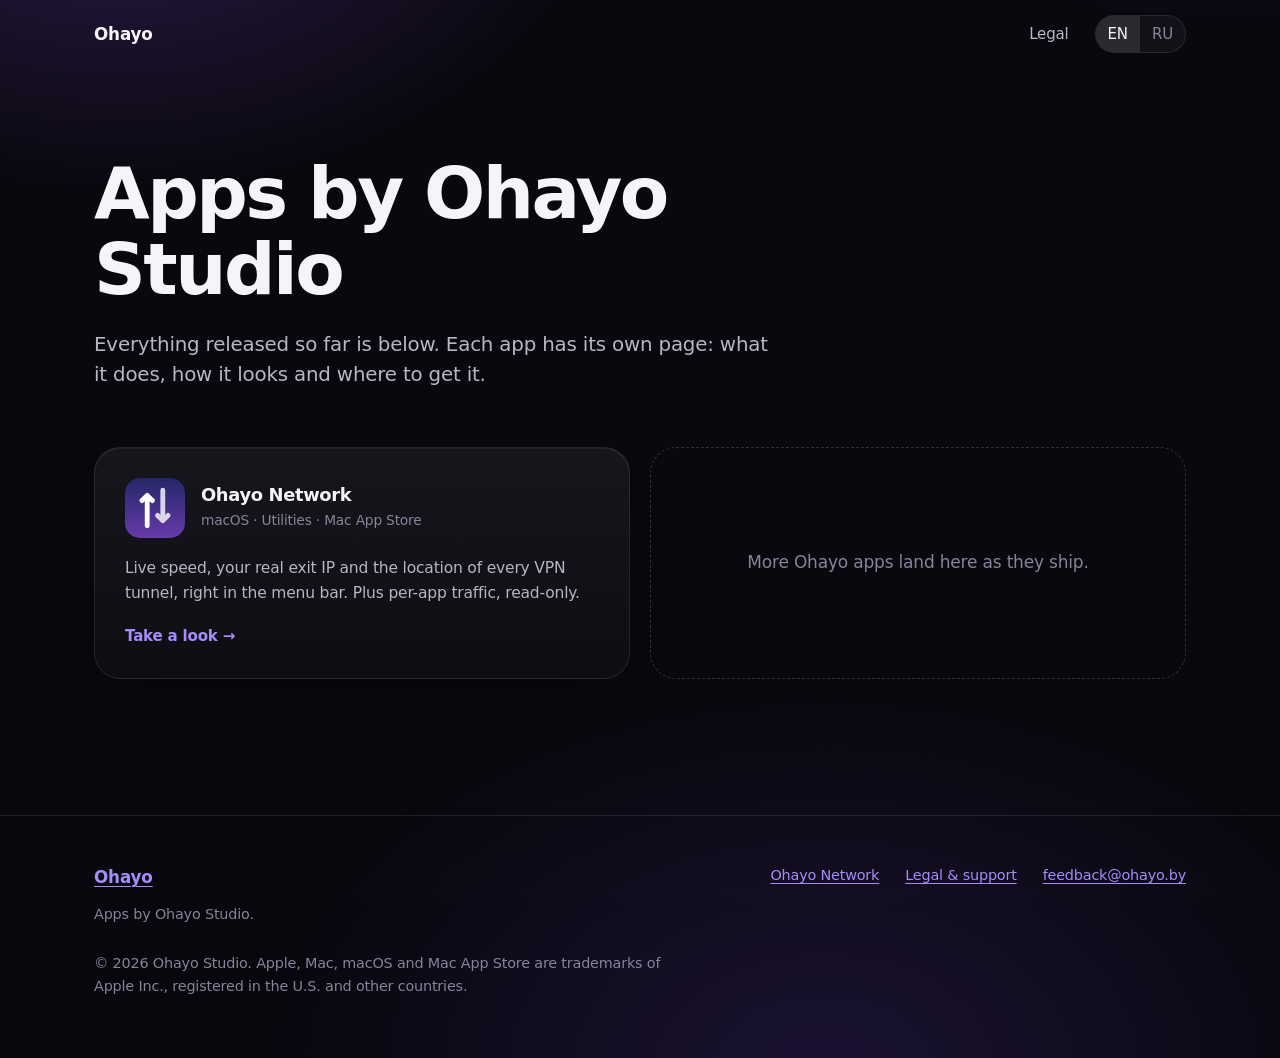
==== index.html @ a34e2f06 "apps.ohayo.by: the Ohayo hub and the Ohayo Network landing page (en + ru)" ====
<!DOCTYPE html>
<html lang="en">
<head>
<meta charset="utf-8">
<meta name="viewport" content="width=device-width, initial-scale=1, viewport-fit=cover">
<title>Ohayo — apps from Ohayo Studio</title>
<meta name="description" content="Apps from Ohayo Studio — what is out, what each one does and where to get it.">
<meta name="theme-color" content="#08070d">
<link rel="canonical" href="https://apps.ohayo.by/">
<link rel="alternate" hreflang="en" href="https://apps.ohayo.by/">
<link rel="alternate" hreflang="ru" href="https://apps.ohayo.by/ru">
<link rel="alternate" hreflang="x-default" href="https://apps.ohayo.by/">
<link rel="icon" href="/assets/mark.svg" type="image/svg+xml">
<link rel="apple-touch-icon" href="/assets/apple-touch-icon.png">
<meta property="og:type" content="website">
<meta property="og:site_name" content="Ohayo">
<meta property="og:locale" content="en_US">
<meta property="og:title" content="Ohayo — apps from Ohayo Studio">
<meta property="og:description" content="Apps from Ohayo Studio — what is out, what each one does and where to get it.">
<meta property="og:url" content="https://apps.ohayo.by/">
<meta property="og:image" content="https://apps.ohayo.by/assets/og.png">
<meta property="og:image:width" content="1200">
<meta property="og:image:height" content="630">
<meta name="twitter:card" content="summary_large_image">
<link rel="stylesheet" href="/assets/site.css">
<script src="/assets/head.js"></script>
</head>
<body>

<a class="skip" href="#main">Skip to content</a>

<header class="site-header">
  <div class="wrap">
    <a class="brand wordmark" href="/">Ohayo</a>
    <nav class="nav-links" aria-label="Main">
      <a class="nav-item" href="https://legal.ohayo.by/">Legal</a>
      <span class="lang">
        <a href="/" data-lang="en" aria-current="true">EN</a>
        <a href="/ru" data-lang="ru" >RU</a>
      </span>
    </nav>
  </div>
</header>

<main id="main">
  <section class="hero" style="padding-bottom:clamp(32px,5vw,56px)">
    <div class="wrap">
      <h1 style="max-width:16ch">Apps by Ohayo Studio</h1>
      <p class="lead">Everything released so far is below. Each app has its own page: what it does, how it looks and where to get it.</p>
    </div>
  </section>

  <section style="padding-top:0">
    <div class="wrap">
      <div class="hub-grid">
        <a class="app-card reveal" href="/ohayo-network">
          <span class="head">
            <img src="/assets/ohayo-network/icon.svg" alt="" width="60" height="60">
            <span>
              <h3>Ohayo Network</h3>
              <span class="meta">macOS · Utilities · Mac App Store</span>
            </span>
          </span>
          <p>Live speed, your real exit IP and the location of every VPN tunnel, right in the menu bar. Plus per-app traffic, read-only.</p>
          <span class="more">Take a look →</span>
        </a>
        <div class="soon reveal"><p style="margin:0">More Ohayo apps land here as they ship.</p></div>
      </div>
    </div>
  </section>
</main>

<footer>
  <div class="wrap">
    <div class="footer-grid">
      <div>
        <a class="brand wordmark" href="/">Ohayo</a>
        <p style="margin:12px 0 0">Apps by Ohayo Studio.</p>
      </div>
      <nav aria-label="Footer">
        <a href="/ohayo-network">Ohayo Network</a>
        <a href="https://legal.ohayo.by/">Legal & support</a>
        <a href="mailto:feedback@ohayo.by">feedback@ohayo.by</a>
      </nav>
    </div>
    <p class="fine">© 2026 Ohayo Studio. Apple, Mac, macOS and Mac App Store are trademarks of Apple Inc., registered in the U.S. and other countries.</p>
  </div>
</footer>

<script src="/assets/site.js" defer></script>
</body>
</html>
---- assets/site.css ----
/* Ohayo apps — shared stylesheet. Dark-only, system fonts, zero third-party requests. */

:root {
  color-scheme: dark;

  --bg: #08070d;
  --surface: rgba(255, 255, 255, .045);
  --surface-2: rgba(255, 255, 255, .07);
  --border: rgba(255, 255, 255, .09);
  --border-strong: rgba(255, 255, 255, .16);

  --fg: #f5f4f8;
  --fg-2: #b7b5c6;
  --fg-3: #86839a;

  --violet: #8b5cf6;
  --violet-2: #a78bfa;
  --indigo: #242769;
  --blue: #0a84ff;
  --orange: #ff9f0a;
  --green: #30d158;

  --r-sm: 12px;
  --r-md: 18px;
  --r-lg: 26px;
  --r-pill: 999px;

  --container: 1140px;
  --ease: cubic-bezier(.22, .61, .36, 1);
  --shadow-card: 0 1px 0 rgba(255, 255, 255, .05) inset, 0 24px 60px -40px rgba(0, 0, 0, .9);
}

*, *::before, *::after { box-sizing: border-box; }

html { -webkit-text-size-adjust: 100%; scroll-behavior: smooth; }
@media (prefers-reduced-motion: reduce) { html { scroll-behavior: auto; } }

body {
  margin: 0;
  background: var(--bg);
  color: var(--fg);
  font-family: -apple-system, BlinkMacSystemFont, "SF Pro Text", "Segoe UI", Roboto, Inter, system-ui, sans-serif;
  font-size: 17px;
  line-height: 1.6;
  letter-spacing: -.011em;
  -webkit-font-smoothing: antialiased;
  overflow-x: hidden;
}

/* Aurora wash + film grain: two fixed layers, no repaint cost while scrolling. */
body::before {
  content: "";
  position: fixed;
  inset: -25% -10%;
  z-index: -2;
  pointer-events: none;
  background:
    radial-gradient(46% 38% at 16% 4%, rgba(102, 58, 170, .42), transparent 72%),
    radial-gradient(38% 32% at 88% -4%, rgba(36, 39, 105, .68), transparent 72%),
    radial-gradient(52% 40% at 62% 96%, rgba(124, 77, 239, .16), transparent 72%);
}
body::after {
  content: "";
  position: fixed;
  inset: 0;
  z-index: -1;
  pointer-events: none;
  opacity: .05;
  mix-blend-mode: overlay;
  background-image: url("data:image/svg+xml,%3Csvg xmlns='http://www.w3.org/2000/svg' width='140' height='140'%3E%3Cfilter id='n'%3E%3CfeTurbulence type='fractalNoise' baseFrequency='.85' numOctaves='3'/%3E%3C/filter%3E%3Crect width='100%25' height='100%25' filter='url(%23n)'/%3E%3C/svg%3E");
}

img, svg { display: block; max-width: 100%; }
img { height: auto; }

a { color: inherit; text-decoration: none; }
p a:not(.btn):not(.arrow-link), footer a:not(.btn) { color: var(--violet-2); text-decoration: underline; text-underline-offset: 3px; text-decoration-thickness: 1px; }
p a:not(.btn):not(.arrow-link):hover, footer a:not(.btn):hover { color: #c4b5fd; }

:focus-visible { outline: 2px solid var(--violet-2); outline-offset: 3px; border-radius: 6px; }

::selection { background: rgba(139, 92, 246, .35); }

/* ---------- layout ---------- */

.wrap { width: 100%; max-width: var(--container); margin: 0 auto; padding: 0 24px; }

section { position: relative; padding: clamp(72px, 11vw, 136px) 0; }
/* In-page links must clear the sticky header. */
section[id] { scroll-margin-top: 84px; }

.skip {
  position: absolute; left: 12px; top: -60px; z-index: 100;
  padding: 10px 16px; border-radius: var(--r-sm);
  background: var(--violet); color: #fff; font-weight: 600;
  transition: top .2s var(--ease);
}
.skip:focus { top: 12px; }

/* ---------- type ---------- */

h1, h2, h3 { margin: 0; font-weight: 700; letter-spacing: -.035em; line-height: 1.06; }

h1 { font-size: clamp(2.5rem, 6.4vw, 4.5rem); }
h2 { font-size: clamp(1.9rem, 3.9vw, 3rem); line-height: 1.1; }
h3 { font-size: 1.12rem; letter-spacing: -.02em; line-height: 1.3; }

.grad {
  background: linear-gradient(104deg, #fff 12%, var(--violet-2) 58%, #7aa8ff 96%);
  -webkit-background-clip: text; background-clip: text; color: transparent;
}

.lead { margin: 22px 0 0; max-width: 34em; color: var(--fg-2); font-size: clamp(1.05rem, 1.55vw, 1.24rem); line-height: 1.55; }

.section-head { max-width: 46rem; margin-bottom: clamp(40px, 5vw, 64px); }
.section-head .lead { margin-top: 18px; }

.kicker { margin: 0 0 14px; color: var(--violet-2); font-size: .82rem; font-weight: 650; letter-spacing: .1em; text-transform: uppercase; }

/* ---------- buttons ---------- */

.btn {
  display: inline-flex; align-items: center; justify-content: center; gap: 9px;
  min-height: 52px; padding: 0 26px;
  border: 1px solid transparent; border-radius: var(--r-pill);
  font: inherit; font-weight: 600; letter-spacing: -.01em;
  cursor: pointer;
  transition: transform .2s var(--ease), background .2s var(--ease), border-color .2s var(--ease), box-shadow .2s var(--ease);
}
.btn:hover { transform: translateY(-2px); }
.btn:active { transform: translateY(0); }

.btn-primary {
  background: linear-gradient(180deg, #9061f9, #6d38e0);
  color: #fff;
  box-shadow: 0 10px 30px -12px rgba(139, 92, 246, .9), 0 1px 0 rgba(255, 255, 255, .25) inset;
}
.btn-primary:hover { box-shadow: 0 16px 40px -14px rgba(139, 92, 246, 1), 0 1px 0 rgba(255, 255, 255, .3) inset; }

.btn-ghost {
  border-color: var(--border-strong);
  background: rgba(255, 255, 255, .04);
  -webkit-backdrop-filter: blur(20px) saturate(180%);
  backdrop-filter: blur(20px) saturate(180%);
  color: var(--fg);
}
.btn-ghost:hover { background: rgba(255, 255, 255, .09); border-color: rgba(255, 255, 255, .26); }

/* Official Apple badge: fixed height, never recoloured or cropped. */
.badge { display: inline-block; border-radius: 10px; transition: transform .2s var(--ease); }
.badge:hover { transform: translateY(-2px); }
.badge img { height: 54px; width: auto; }

.cta-row { display: flex; flex-wrap: wrap; align-items: center; gap: 16px; margin-top: 34px; }
.cta-note { margin: 18px 0 0; color: var(--fg-3); font-size: .9rem; }

/* The store badge is the one primary action; this is a quiet way further down the page. */
.cta-more { margin: 30px 0 0; }
.arrow-link {
  display: inline-flex; align-items: center; gap: 8px;
  color: var(--fg-2); font-weight: 600; font-size: .97rem;
  transition: color .2s var(--ease);
}
.arrow-link svg { width: 17px; height: 17px; transition: transform .25s var(--ease); }
.arrow-link:hover { color: var(--fg); }
.arrow-link:hover svg { transform: translateY(3px); }
@media (prefers-reduced-motion: reduce) { .arrow-link:hover svg { transform: none; } }

/* ---------- header ---------- */

.site-header {
  position: sticky; top: 0; z-index: 50;
  border-bottom: 1px solid transparent;
  transition: background .3s var(--ease), border-color .3s var(--ease);
}
.site-header.stuck {
  background: rgba(9, 8, 15, .72);
  -webkit-backdrop-filter: blur(24px) saturate(180%);
  backdrop-filter: blur(24px) saturate(180%);
  border-bottom-color: var(--border);
}
.site-header .wrap { display: flex; align-items: center; gap: 18px; min-height: 68px; }

.brand { display: flex; align-items: center; gap: 11px; font-weight: 650; letter-spacing: -.02em; }
.brand img { width: 30px; height: 30px; border-radius: 8px; }
/* The hub is not an app: it carries a wordmark, never an app icon. */
.brand.wordmark { font-size: 1.05rem; letter-spacing: -.01em; }

.nav-links { display: flex; align-items: center; gap: 26px; margin-left: auto; }
.nav-links a { color: var(--fg-2); font-size: .94rem; font-weight: 500; transition: color .2s var(--ease); }
.nav-links a:hover { color: var(--fg); }

.lang {
  display: inline-flex; align-items: center; overflow: hidden;
  border: 1px solid var(--border); border-radius: var(--r-pill);
  background: var(--surface);
  font-size: .8rem; font-weight: 600;
}
.lang a { padding: 6px 12px; color: var(--fg-3); transition: background .2s var(--ease), color .2s var(--ease); }
.lang a:hover { color: var(--fg); }
.lang a[aria-current="true"] { background: rgba(255, 255, 255, .1); color: var(--fg); }

.header-cta { display: inline-flex; }

@media (max-width: 860px) {
  .nav-links a.nav-item { display: none; }
  .nav-links { gap: 14px; }
}
/* Below this the brand, the language switch and a button stop fitting on one line. */
@media (max-width: 520px) { .header-cta { display: none; } }

/* ---------- hero ---------- */

.hero { padding-top: clamp(48px, 7vw, 86px); padding-bottom: clamp(56px, 8vw, 110px); }
.hero-grid { display: grid; grid-template-columns: minmax(0, 1.08fr) minmax(0, .92fr); gap: clamp(32px, 5vw, 72px); align-items: center; }

.hero h1 span { display: block; }

.stage { position: relative; display: flex; justify-content: center; }
.stage::before {
  content: ""; position: absolute; z-index: 0;
  inset: 6% -12% 2%;
  background: radial-gradient(52% 44% at 50% 46%, rgba(139, 92, 246, .5), transparent 70%);
  filter: blur(34px);
}
.stage img.app-shot { position: relative; z-index: 1; width: min(330px, 82vw); }

.chip {
  position: absolute; z-index: 2;
  padding: 9px 12px;
  border: 1px solid var(--border-strong); border-radius: 16px;
  background: rgba(20, 19, 30, .72);
  -webkit-backdrop-filter: blur(18px) saturate(180%);
  backdrop-filter: blur(18px) saturate(180%);
  box-shadow: 0 20px 44px -24px rgba(0, 0, 0, .95);
}
.chip img { width: auto; height: 22px; }
.chip-1 { top: 12%; right: -6%; animation: float 7s ease-in-out infinite; }
.chip-2 { bottom: 16%; left: -8%; animation: float 8.5s ease-in-out .7s infinite; }

@keyframes float { 0%, 100% { transform: translateY(0); } 50% { transform: translateY(-11px); } }

@media (prefers-reduced-motion: reduce) { .chip-1, .chip-2 { animation: none; } }

@media (max-width: 900px) {
  .hero-grid { grid-template-columns: 1fr; }
  .stage { order: -1; margin-bottom: 12px; }
  .chip-1 { right: 0; }
  .chip-2 { left: 0; }
}
/* Phones: the popover is too tall to hand a whole screen to, so it is cropped to its
   informative top with a fade, and the menu-bar snippets get a real row above it. */
@media (max-width: 620px) {
  .stage { display: grid; grid-template-columns: auto auto; justify-content: center; align-items: center; gap: 12px; }
  .chip { position: static; animation: none; padding: 8px 11px; }
  .chip img { height: 20px; }
  .chip-1 { grid-area: 1 / 1; }
  .chip-2 { grid-area: 1 / 2; }
  .stage img.app-shot {
    grid-area: 2 / 1 / 3 / 3;
    justify-self: center;
    width: min(288px, 72vw);
    max-height: 40vh;
    object-fit: cover;
    object-position: top center;
    -webkit-mask-image: linear-gradient(180deg, #000 62%, rgba(0, 0, 0, 0) 99%);
    mask-image: linear-gradient(180deg, #000 62%, rgba(0, 0, 0, 0) 99%);
  }
  .stage::before { inset: 12% -14% 22%; }
}

/* ---------- trust strip ---------- */

.trust { padding: 0 0 clamp(20px, 4vw, 40px); }
.trust ul {
  display: flex; flex-wrap: wrap; gap: 10px;
  margin: 0; padding: 0; list-style: none;
}
.trust li {
  display: inline-flex; align-items: center; gap: 9px;
  padding: 9px 16px 9px 13px;
  border: 1px solid var(--border); border-radius: var(--r-pill);
  background: var(--surface);
  color: var(--fg-2); font-size: .88rem; font-weight: 500;
}
.trust svg { width: 15px; height: 15px; color: var(--violet-2); flex: none; }

/* ---------- bento ---------- */

/* Grid children default to min-width:auto, so one unbreakable row inside a card can
   widen the whole page on a phone. Every grid child here opts out. */
.bento > *, .hero-grid > *, .shot > *, .panel-grid > *, .hub-grid > * { min-width: 0; }

.bento { display: grid; grid-template-columns: repeat(6, 1fr); gap: 18px; }

.card {
  position: relative; overflow: hidden;
  grid-column: span 2;
  padding: 28px;
  border: 1px solid var(--border); border-radius: var(--r-lg);
  background: linear-gradient(180deg, rgba(255, 255, 255, .058), rgba(255, 255, 255, .022));
  box-shadow: var(--shadow-card);
  transition: border-color .3s var(--ease), transform .3s var(--ease);
}
.card:hover { border-color: var(--border-strong); transform: translateY(-3px); }
.card::before {
  content: ""; position: absolute; inset: 0 0 auto; height: 1px;
  background: linear-gradient(90deg, transparent, rgba(255, 255, 255, .35), transparent);
}
.card.wide { grid-column: span 3; }
.card p { margin: 10px 0 0; color: var(--fg-2); font-size: .97rem; line-height: 1.55; }

.card-icon {
  display: grid; place-items: center;
  width: 42px; height: 42px; margin-bottom: 18px;
  border: 1px solid var(--border); border-radius: 13px;
  background: linear-gradient(160deg, rgba(139, 92, 246, .32), rgba(36, 39, 105, .3));
  color: var(--violet-2);
}
.card-icon svg { width: 21px; height: 21px; }

/* Inline throughput sparkline drawn in the first bento card. */
.spark { width: 100%; height: 68px; margin-top: 22px; overflow: visible; }
.spark path { fill: none; stroke-width: 2.2; stroke-linecap: round; stroke-linejoin: round; }
.spark .dl { stroke: var(--blue); }
.spark .ul { stroke: var(--orange); }
.js .spark path { stroke-dasharray: 1000; stroke-dashoffset: 1000; }
.js .reveal.in .spark path { animation: draw 1.9s var(--ease) forwards; }
.js .reveal.in .spark .ul { animation-delay: .25s; }
@keyframes draw { to { stroke-dashoffset: 0; } }
@media (prefers-reduced-motion: reduce) {
  .js .spark path { stroke-dasharray: none; stroke-dashoffset: 0; animation: none !important; }
}

.tunnels { margin-top: 20px; display: grid; gap: 9px; }
.tunnel {
  display: flex; align-items: center; gap: 10px;
  padding: 10px 14px;
  border: 1px solid var(--border); border-radius: 14px;
  background: rgba(0, 0, 0, .28);
  font-size: .9rem;
}
.tunnel code { color: var(--fg); font-family: ui-monospace, SFMono-Regular, Menlo, monospace; font-size: .85rem; }
.tunnel .to { margin-left: auto; min-width: 0; overflow: hidden; text-overflow: ellipsis; white-space: nowrap; color: var(--fg-3); font-variant-numeric: tabular-nums; }
.tunnel .flag { font-size: 1.05rem; line-height: 1; }

@media (max-width: 980px) {
  .bento { grid-template-columns: repeat(4, 1fr); }
  .card, .card.wide { grid-column: span 2; }
}
@media (max-width: 620px) {
  .bento { grid-template-columns: 1fr; gap: 14px; }
  .card, .card.wide { grid-column: span 1; padding: 24px; }
}

/* ---------- screenshot rows ---------- */

.shots { display: grid; gap: clamp(64px, 9vw, 120px); }

.shot { display: grid; grid-template-columns: minmax(0, 1fr) minmax(0, 1.15fr); gap: clamp(28px, 5vw, 72px); align-items: center; }
.shot:nth-child(even) .shot-media { order: -1; }

.shot-copy h2 { font-size: clamp(1.6rem, 2.9vw, 2.3rem); }
.shot-copy p { margin: 18px 0 0; color: var(--fg-2); }
.shot-copy ul { margin: 20px 0 0; padding: 0; list-style: none; display: grid; gap: 11px; }
.shot-copy li { position: relative; padding-left: 26px; color: var(--fg-2); font-size: .97rem; }
.shot-copy li::before {
  content: ""; position: absolute; left: 0; top: .5em;
  width: 9px; height: 9px; border-radius: 50%;
  background: linear-gradient(160deg, var(--violet-2), var(--violet));
  box-shadow: 0 0 12px rgba(139, 92, 246, .8);
}

.shot-media { position: relative; }
.shot-media::before {
  content: ""; position: absolute; inset: 8% -6%;
  background: radial-gradient(50% 46% at 50% 50%, rgba(124, 77, 239, .36), transparent 72%);
  filter: blur(30px);
}
.shot-media img { position: relative; width: 100%; }

/* Wide captures (and the menu-bar snippets) read better stacked than in a column pair. */
.shot.stack { grid-template-columns: 1fr; gap: clamp(28px, 4vw, 48px); text-align: center; }
.shot.stack .shot-copy { max-width: 44rem; margin: 0 auto; }
.shot.stack .shot-copy p { margin-left: auto; margin-right: auto; }
.shot.stack .shot-copy ul { display: inline-grid; justify-items: start; text-align: left; }
.shot.stack .shot-media { order: 0; max-width: 1000px; margin: 0 auto; width: 100%; }

.menubar-row { display: flex; flex-wrap: wrap; gap: 18px; justify-content: center; }
.menubar-row .chip { position: static; animation: none; padding: 14px 18px; }
.menubar-row .chip img { height: 40px; }

@media (max-width: 860px) {
  .shot { grid-template-columns: 1fr; }
  .shot:not(.stack) .shot-media { order: -1; }
}

/* ---------- privacy panel ---------- */

.panel {
  position: relative; overflow: hidden;
  padding: clamp(30px, 4.6vw, 56px);
  border: 1px solid var(--border); border-radius: 32px;
  background: linear-gradient(165deg, rgba(139, 92, 246, .14), rgba(255, 255, 255, .03) 42%, rgba(255, 255, 255, .02));
  box-shadow: var(--shadow-card);
}
.panel-grid { display: grid; grid-template-columns: repeat(3, 1fr); gap: 22px; margin-top: 38px; }
.panel-grid > div { padding: 22px; border: 1px solid var(--border); border-radius: var(--r-md); background: rgba(0, 0, 0, .25); }
.panel-grid h3 { margin-bottom: 8px; }
.panel-grid p { margin: 0; color: var(--fg-2); font-size: .94rem; }
@media (max-width: 820px) { .panel-grid { grid-template-columns: 1fr; } }

/* ---------- faq ---------- */

.faq { display: grid; gap: 12px; max-width: 52rem; }
.faq details {
  border: 1px solid var(--border); border-radius: var(--r-md);
  background: var(--surface);
  transition: border-color .2s var(--ease), background .2s var(--ease);
}
.faq details[open] { border-color: var(--border-strong); background: var(--surface-2); }
.faq summary {
  display: flex; align-items: center; gap: 14px;
  padding: 19px 22px;
  font-weight: 600; letter-spacing: -.015em;
  cursor: pointer; list-style: none;
}
.faq summary::-webkit-details-marker { display: none; }
.faq summary::after {
  content: ""; flex: none; margin-left: auto;
  width: 11px; height: 11px;
  border-right: 2px solid var(--fg-3); border-bottom: 2px solid var(--fg-3);
  transform: rotate(45deg) translate(-3px, -3px);
  transition: transform .25s var(--ease);
}
.faq details[open] summary::after { transform: rotate(225deg) translate(-2px, -2px); }
.faq p { margin: 0; padding: 0 22px 22px; color: var(--fg-2); font-size: .97rem; max-width: 60ch; }

/* ---------- closing cta ---------- */

.closer { text-align: center; }
.closer .wrap { display: grid; justify-items: center; }
.closer .lead { margin-left: auto; margin-right: auto; }
.closer .cta-row { justify-content: center; }
.closer img.mark { width: 84px; height: 84px; margin-bottom: 26px; border-radius: 22px; box-shadow: 0 26px 60px -26px rgba(139, 92, 246, .9); }

/* ---------- footer ---------- */

footer { border-top: 1px solid var(--border); padding: 48px 0 60px; color: var(--fg-3); font-size: .9rem; }
.footer-grid { display: flex; flex-wrap: wrap; gap: 26px 44px; align-items: flex-start; justify-content: space-between; }
footer nav { display: flex; flex-wrap: wrap; gap: 10px 26px; }
footer nav a { color: var(--fg-2); }
footer nav a:hover { color: var(--fg); }
footer .fine { margin: 26px 0 0; max-width: 62ch; line-height: 1.6; }

/* ---------- reveal ---------- */

.js .reveal { opacity: 0; transform: translateY(20px); transition: opacity .75s var(--ease), transform .75s var(--ease); }
.js .reveal.in { opacity: 1; transform: none; }
@media (prefers-reduced-motion: reduce) {
  .js .reveal { opacity: 1; transform: none; transition: none; }
}

/* ---------- hub page ---------- */

.hub-grid { display: grid; grid-template-columns: repeat(auto-fit, minmax(300px, 1fr)); gap: 20px; }

.app-card {
  display: grid; gap: 18px;
  padding: 30px;
  border: 1px solid var(--border); border-radius: var(--r-lg);
  background: linear-gradient(180deg, rgba(255, 255, 255, .058), rgba(255, 255, 255, .022));
  box-shadow: var(--shadow-card);
  transition: border-color .3s var(--ease), transform .3s var(--ease);
}
.app-card:hover { border-color: var(--border-strong); transform: translateY(-3px); }
.app-card .head { display: flex; align-items: center; gap: 16px; }
.app-card .head img { width: 60px; height: 60px; border-radius: 15px; }
.app-card .meta { color: var(--fg-3); font-size: .86rem; }
.app-card p { margin: 0; color: var(--fg-2); font-size: .97rem; }
.app-card .more { color: var(--violet-2); font-weight: 600; font-size: .94rem; }

.soon {
  display: grid; place-items: center; min-height: 180px;
  padding: 30px;
  border: 1px dashed var(--border-strong); border-radius: var(--r-lg);
  color: var(--fg-3); text-align: center;
}
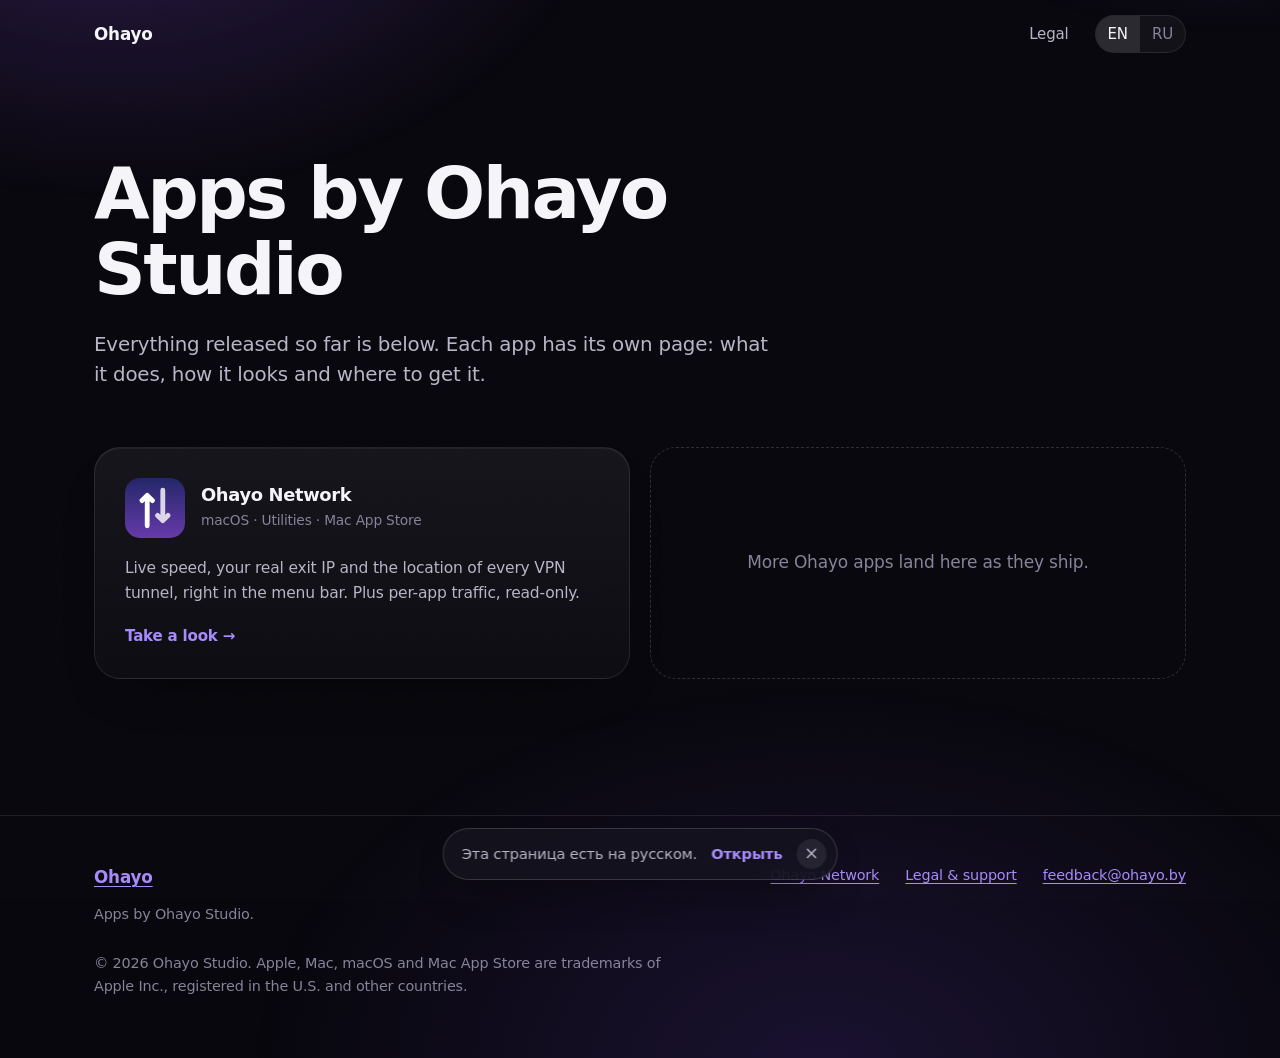
==== commit 57cfc9e1: "SEO and AI-agent readiness: clean URLs, JSON-LD, llms.txt, Markdown twins, AVIF" ====
--- a/index.html
+++ b/index.html
@@ -10,11 +10,12 @@
 <link rel="alternate" hreflang="en" href="https://apps.ohayo.by/">
 <link rel="alternate" hreflang="ru" href="https://apps.ohayo.by/ru">
 <link rel="alternate" hreflang="x-default" href="https://apps.ohayo.by/">
-<link rel="icon" href="/assets/mark.svg" type="image/svg+xml">
-<link rel="apple-touch-icon" href="/assets/apple-touch-icon.png">
+<link rel="icon" href="/assets/mark.svg?v=b35ab2026d" type="image/svg+xml">
+<link rel="apple-touch-icon" href="/assets/apple-touch-icon.png?v=7a63a4b6b9">
 <meta property="og:type" content="website">
 <meta property="og:site_name" content="Ohayo">
 <meta property="og:locale" content="en_US">
+<meta property="og:locale:alternate" content="ru_RU">
 <meta property="og:title" content="Ohayo — apps from Ohayo Studio">
 <meta property="og:description" content="Apps from Ohayo Studio — what is out, what each one does and where to get it.">
 <meta property="og:url" content="https://apps.ohayo.by/">
@@ -22,12 +23,70 @@
 <meta property="og:image:width" content="1200">
 <meta property="og:image:height" content="630">
 <meta name="twitter:card" content="summary_large_image">
-<link rel="stylesheet" href="/assets/site.css">
-<script src="/assets/head.js"></script>
+<link rel="stylesheet" href="/assets/site.css?v=21035404ca">
+<script src="/assets/head.js?v=bfcff36d0f"></script>
+<script type="application/ld+json">{
+  "@context": "https://schema.org",
+  "@graph": [
+    {
+      "@type": "Organization",
+      "@id": "https://apps.ohayo.by/#organization",
+      "name": "Ohayo Studio",
+      "alternateName": "Ohayo",
+      "url": "https://apps.ohayo.by/",
+      "logo": {
+        "@type": "ImageObject",
+        "url": "https://apps.ohayo.by/assets/apple-touch-icon.png",
+        "width": 180,
+        "height": 180
+      },
+      "email": "feedback@ohayo.by"
+    },
+    {
+      "@type": "WebSite",
+      "@id": "https://apps.ohayo.by/#website",
+      "url": "https://apps.ohayo.by/",
+      "name": "Ohayo",
+      "inLanguage": [
+        "en",
+        "ru"
+      ],
+      "publisher": {
+        "@id": "https://apps.ohayo.by/#organization"
+      }
+    },
+    {
+      "@type": "CollectionPage",
+      "@id": "https://apps.ohayo.by/#webpage",
+      "url": "https://apps.ohayo.by/",
+      "name": "Ohayo — apps from Ohayo Studio",
+      "description": "Apps from Ohayo Studio — what is out, what each one does and where to get it.",
+      "inLanguage": "en",
+      "isPartOf": {
+        "@id": "https://apps.ohayo.by/#website"
+      },
+      "about": {
+        "@id": "https://apps.ohayo.by/#organization"
+      },
+      "mainEntity": {
+        "@type": "ItemList",
+        "itemListElement": [
+          {
+            "@type": "ListItem",
+            "position": 1,
+            "url": "https://apps.ohayo.by/ohayo-network",
+            "name": "Ohayo Network"
+          }
+        ]
+      }
+    }
+  ]
+}</script>
 </head>
 <body>
 
 <a class="skip" href="#main">Skip to content</a>
+<aside class="lang-hint" lang="ru" aria-label="Язык" hidden><span>Эта страница есть на русском.</span><a href="/ru" data-lang="ru">Открыть</a><button type="button" data-lang="en" aria-label="Закрыть">×</button></aside>
 
 <header class="site-header">
   <div class="wrap">
@@ -54,13 +113,13 @@
     <div class="wrap">
       <div class="hub-grid">
         <a class="app-card reveal" href="/ohayo-network">
-          <span class="head">
-            <img src="/assets/ohayo-network/icon.svg" alt="" width="60" height="60">
-            <span>
-              <h3>Ohayo Network</h3>
+          <div class="head">
+            <img src="/assets/ohayo-network/icon.svg?v=e9e6f6fa11" alt="" width="60" height="60">
+            <div>
+              <h2>Ohayo Network</h2>
               <span class="meta">macOS · Utilities · Mac App Store</span>
-            </span>
-          </span>
+            </div>
+          </div>
           <p>Live speed, your real exit IP and the location of every VPN tunnel, right in the menu bar. Plus per-app traffic, read-only.</p>
           <span class="more">Take a look →</span>
         </a>
@@ -87,6 +146,6 @@
   </div>
 </footer>
 
-<script src="/assets/site.js" defer></script>
+<script src="/assets/site.js?v=728873054f" defer></script>
 </body>
 </html>
--- a/assets/site.css
+++ b/assets/site.css
@@ -72,6 +72,8 @@
 
 img, svg { display: block; max-width: 100%; }
 img { height: auto; }
+/* <picture> only picks the AVIF source; layout rules target the img inside. */
+picture { display: contents; }
 
 a { color: inherit; text-decoration: none; }
 p a:not(.btn):not(.arrow-link), footer a:not(.btn) { color: var(--violet-2); text-decoration: underline; text-underline-offset: 3px; text-decoration-thickness: 1px; }
@@ -215,6 +217,12 @@
 .hero-grid { display: grid; grid-template-columns: minmax(0, 1.08fr) minmax(0, .92fr); gap: clamp(32px, 5vw, 72px); align-items: center; }
 
 .hero h1 span { display: block; }
+/* Names the product inside the h1 without competing with the headline. */
+.hero h1 .h1-eyebrow {
+  margin-bottom: 18px;
+  color: var(--fg-2); font-size: clamp(.95rem, 1.3vw, 1.08rem); font-weight: 600;
+  letter-spacing: -.01em; line-height: 1.4;
+}
 
 .stage { position: relative; display: flex; justify-content: center; }
 .stage::before {
@@ -360,7 +368,7 @@
 .shot { display: grid; grid-template-columns: minmax(0, 1fr) minmax(0, 1.15fr); gap: clamp(28px, 5vw, 72px); align-items: center; }
 .shot:nth-child(even) .shot-media { order: -1; }
 
-.shot-copy h2 { font-size: clamp(1.6rem, 2.9vw, 2.3rem); }
+.shot-copy h3 { font-size: clamp(1.6rem, 2.9vw, 2.3rem); letter-spacing: -.035em; line-height: 1.1; }
 .shot-copy p { margin: 18px 0 0; color: var(--fg-2); }
 .shot-copy ul { margin: 20px 0 0; padding: 0; list-style: none; display: grid; gap: 11px; }
 .shot-copy li { position: relative; padding-left: 26px; color: var(--fg-2); font-size: .97rem; }
@@ -410,6 +418,35 @@
 .panel-grid p { margin: 0; color: var(--fg-2); font-size: .94rem; }
 @media (max-width: 820px) { .panel-grid { grid-template-columns: 1fr; } }
 
+/* ---------- at a glance ---------- */
+
+.glance { display: grid; grid-template-columns: minmax(0, 1fr) minmax(0, 1.1fr); gap: 22px; }
+.glance > * { min-width: 0; }
+.glance-uses, .facts {
+  margin: 0; padding: 28px;
+  border: 1px solid var(--border); border-radius: var(--r-lg);
+  background: linear-gradient(180deg, rgba(255, 255, 255, .058), rgba(255, 255, 255, .022));
+  box-shadow: var(--shadow-card);
+}
+.glance-uses ul { margin: 18px 0 0; padding: 0; list-style: none; display: grid; gap: 13px; }
+.glance-uses li { position: relative; padding-left: 26px; color: var(--fg-2); font-size: .97rem; }
+.glance-uses li::before {
+  content: ""; position: absolute; left: 0; top: .5em;
+  width: 9px; height: 9px; border-radius: 50%;
+  background: linear-gradient(160deg, var(--violet-2), var(--violet));
+  box-shadow: 0 0 12px rgba(139, 92, 246, .8);
+}
+.facts { display: grid; grid-template-columns: max-content minmax(0, 1fr); gap: 0 22px; font-size: .95rem; }
+.facts dt, .facts dd { margin: 0; padding: 11px 0; border-top: 1px solid var(--border); }
+.facts dt:first-of-type, .facts dt:first-of-type + dd { border-top: 0; padding-top: 0; }
+.facts dt { color: var(--fg-3); font-weight: 500; }
+.facts dd { color: var(--fg); }
+@media (max-width: 820px) { .glance { grid-template-columns: 1fr; } }
+@media (max-width: 460px) {
+  .facts { grid-template-columns: 1fr; }
+  .facts dd { padding-top: 0; border-top: 0; }
+}
+
 /* ---------- faq ---------- */
 
 .faq { display: grid; gap: 12px; max-width: 52rem; }
@@ -475,6 +512,7 @@
 }
 .app-card:hover { border-color: var(--border-strong); transform: translateY(-3px); }
 .app-card .head { display: flex; align-items: center; gap: 16px; }
+.app-card h2 { font-size: 1.12rem; letter-spacing: -.02em; line-height: 1.3; }
 .app-card .head img { width: 60px; height: 60px; border-radius: 15px; }
 .app-card .meta { color: var(--fg-3); font-size: .86rem; }
 .app-card p { margin: 0; color: var(--fg-2); font-size: .97rem; }
@@ -486,3 +524,29 @@
   border: 1px dashed var(--border-strong); border-radius: var(--r-lg);
   color: var(--fg-3); text-align: center;
 }
+
+/* ---------- language hint ---------- */
+
+/* Offered, never forced: search engines and shared links always get the page they asked for. */
+.lang-hint {
+  position: fixed; z-index: 60; left: 50%; bottom: 20px; transform: translateX(-50%);
+  display: flex; align-items: center; gap: 14px;
+  width: max-content; max-width: calc(100vw - 32px);
+  padding: 10px 10px 10px 18px;
+  border: 1px solid var(--border-strong); border-radius: var(--r-pill);
+  background: rgba(20, 19, 30, .86);
+  -webkit-backdrop-filter: blur(20px) saturate(180%);
+  backdrop-filter: blur(20px) saturate(180%);
+  box-shadow: 0 20px 44px -20px rgba(0, 0, 0, .95);
+  color: var(--fg-2); font-size: .92rem;
+}
+.lang-hint a { color: var(--violet-2); font-weight: 600; }
+.lang-hint a:hover { color: #c4b5fd; }
+.lang-hint button {
+  display: grid; place-items: center; flex: none;
+  width: 30px; height: 30px; padding: 0;
+  border: 0; border-radius: 50%;
+  background: rgba(255, 255, 255, .08); color: var(--fg-2);
+  font: inherit; font-size: 1.1rem; line-height: 1; cursor: pointer;
+}
+.lang-hint button:hover { background: rgba(255, 255, 255, .16); color: var(--fg); }
